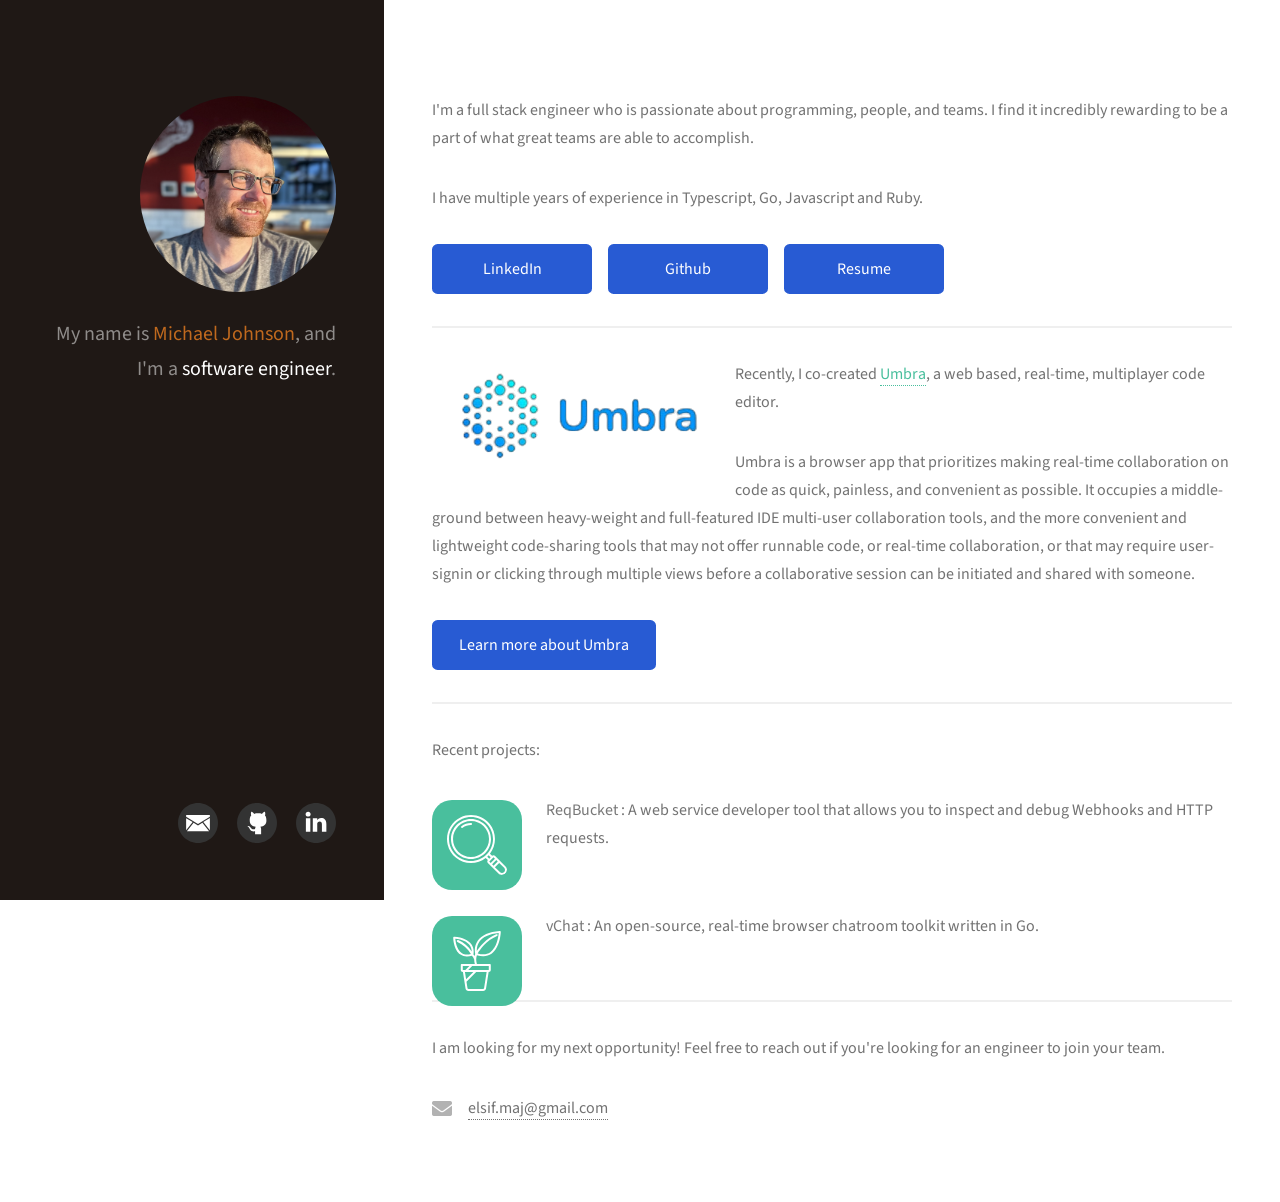
==== index.html @ ce13cd4b "Updated the 'Recent Projects' section" ====
<!DOCTYPE HTML>
<!--
	Strata by HTML5 UP
	html5up.net | @ajlkn
	Free for personal and commercial use under the CCA 3.0 license (html5up.net/license)
-->
<html>
	<head>
		<title>Michael Johnson</title>
		<meta charset="utf-8" />
		<meta name="viewport" content="width=device-width, initial-scale=1, user-scalable=no" />
		<meta name="description" content="Software Engineer | Michael Johnson">
    <meta name="keywords" content="Software Engineer, Web Developer, Node, JavaScript, TypeScript, Go, Ruby, AWS, real-time, real time, realtime, websockets, ">
    <meta name="author" content="Michael Johnson">
    <meta property="og:title" content="Michael Johnson - Software Engineer">
    <meta property="og:description" content="Software Engineer specializing in Web Applications">
    <!-- <meta property="og:image" content="https://github.com/ChristopherBrum/ChristopherBrum.github.io/blob/a3fb03ffafaa50864e7b66ebde62927269369d33/thumbnail.png"> -->
		<link rel="icon" type="image/png" href="images/favicon.ico"/>
		<link rel="stylesheet" href="assets/css/new.css" />
		<link rel="stylesheet" href="assets/css/main.css" />
	</head>
	<body class="is-preload">

		<!-- Header -->
			<header id="header">
				<div class="inner">
					<a href="#" class="image avatar"><img src="images/mike2.jpg" alt="" /></a>
					<h1>
						My name is <strong class="rust">Michael Johnson</strong>,
						<br />and I'm a <strong>software engineer</strong>.
					</h1>
				</div>
			</header>

		<!-- Main -->
			<div id="main">

				<!-- One -->
					<section id="one">
						<!-- <header class="major">
							<h2>
								Welcome!
							</h2>
						</header> -->
						<p>
              I'm a full stack engineer who is passionate about programming, people, and teams. I find it incredibly rewarding to be a part of what great teams are able to accomplish. 
						</p>
            <p>
              I have multiple years of experience in Typescript, Go, Javascript and Ruby. 
            </p>
						<!-- <div class="row">
							<div class="col-4 col-12-small">
								<ul class="labeled-icons">
									<li>
										<h3 class="icon solid fa-envelope"><span class="label">Email</span></h3>
										<a href="mailto:elsif.maj@gmail.com">elsif.maj@gmail.com</a>
									</li>
								</ul>
							</div>
						</div> -->

						<ul class="actions">
							<li>
								<a 
									href="https://www.linkedin.com/in/michael-johnson-16b44b231/" 
									target="_blank" 
									class="button primary">
									LinkedIn
								</a>
							</li>
							<li>
								<a 
									href="https://github.com/elsif-maj" 
									target="_blank" 
									class="button primary">
									Github
								</a>
							</li>
							<li>
								<a 
									href="images/cv-1-2.pdf" 
									target="_blank" 
									class="button primary">
									Resume
								</a>
							</li>
						</ul>
					</section>

				<!-- Two -->
					<section id="two">
							<!-- <div class="col-12"> -->
								<!-- <span class="image image2 logo fit"> -->
									<img class="umbra" src="images/umbra.png" alt="" />
								<!-- </span> -->
							<!-- </div> -->
  					<p>
							Recently, I co-created <a href="https://umbra-collab.net" target="_blank">Umbra</a>, a web based, real-time, multiplayer code editor.
						</p>
            <p>
              Umbra is a browser app that prioritizes making real-time collaboration on code as quick, painless, and convenient as possible. It occupies
              a middle-ground between heavy-weight and full-featured IDE multi-user collaboration tools, and the more convenient and lightweight code-sharing
              tools that may not offer runnable code, or real-time collaboration, or that may require user-signin or clicking through multiple views before
              a collaborative session can be initiated and shared with someone.
            </p>
            <!-- <img class="system" src="images/system.png" alt="" /> -->
						<ul class="actions">
							<li>
								<a 
									href="https://umbra-collab.net" 
									target="_blank" 
									class="button primary">
									Learn more about Umbra 
								</a>
							</li>
						</ul>
						<!-- <div class="row">
							<div class="col-12">
								<span class="image image2 logo fit">
									<img src="images/umbra.png" alt="" />
								</span>
							</div>

							<h3><i>A scalable drop-in Real-time as a Service that provides connection state recovery.</i></h3>
							<p>
								Built remotely with three teammates from different parts of the world, Twine provides auto-scaling WebSocket infrastructure that deploys in a developer's AWS account, without compromising credentials.
							</p>
							<p>
								This infrastructure includes a load-tested pub/sub mechanism that developers access through a secure API, and automatic client connection state recovery. Additionally, it persists all published data as a backup, and gives developers complete control of their data and WebSocket infrastructure.
							</p>
							<p>
								Twine drops into existing web applications via the Twine client and server libraries.
							</p>
							<p>
								<i>- TypeScript, Socket.IO, and AWS (DynamoDB, Elasticache for Redis, EC2, ALB, ELB, CloudFront, S3)</i>
							</p>
						</div>
						<ul class="actions">
							<li>
								<a 
									href="https://twine-realtime.github.io/#four" 
									target="_blank" 
									class="button primary">
									Twine Case Study
								</a>
							</li>
							<li>
								<a 
									href="https://twine-realtime.github.io/#two" 
									target="_blank" 
									class="button primary">
									Watch our tech talk
								</a>
							</li>
						</ul> -->
					</section> 

				<!-- Three -->
					<section id="three">
						<!-- <h2>Open-Source Projects</h2> -->
            <p>Recent projects:</p>
						<p class="project-section">
							<span class="left image image2">
								<img class="project-icon" src="images/project-icons/magnifying-glass.svg" alt="" />
							</span>
							<strong>ReqBucket</strong> : A web service developer tool that allows you to inspect and debug Webhooks and HTTP requests.
							<br />
							<br />
							<!-- <i>- Node.js/Express, MongoDB, React, Socket.IO, Webhooks, Digital Ocean Droplet, Nginx</i> -->
						</p>
						<!-- <p class="project-section">
							<span class="right image image2">
								<img class="project-icon" src="images/project-icons/clipboard.svg" alt="" />
							</span>
							<strong class="extra">Voter Data Manager</strong>. A web application for uploading, storing, and searching through registered voter data, based on various search criteria.
							<br />
							<i>- Node.js/Express, PostgreSQL, Tailwind CSS, Heroku</i>
						</p> -->
						<p class="project-section">
							<span class="left image image2">
								<img class="project-icon" src="images/project-icons/plant.svg" alt="" />
							</span>
							<strong>vChat</strong> : An open-source, real-time browser chatroom toolkit written in Go. 
							<br />
							<br />
						</p>
					</section>

					<!-- Four -->
					<section id="four">
						<p>
							I am looking for my next opportunity! 
              Feel free to reach out if you're looking for an engineer to join your team.
						</p>
						<div class="row">
							<div class="col-4 col-12-small">
								<ul class="labeled-icons">
									<!-- <li>
										<h3 class="icon solid fa-home"><span class="label">Address</span></h3>
										Portland, OR<br />
									</li> -->
									<li>
										<h3 class="icon solid fa-envelope"><span class="label">Email</span></h3>
										<a href="mailto:elsif.maj@gmail.com">elsif.maj@gmail.com</a>
									</li>
								</ul>
							</div>
						</div>
						<!-- <div class="row">
							<div class="col-4 col-12-small">
								<ul class="labeled-icons">
									<li>
										<h3 class="icon solid fa-envelope"><span class="label">Email</span></h3>
										<a href="mailto:elsif.maj@gmail.com">elsif.maj@gmail.com</a>
									</li>
								</ul>
							</div>
						</div>

						<ul class="actions">
							<li>
								<a 
									href="https://www.linkedin.com/in/michael-johnson-16b44b231/" 
									target="_blank" 
									class="button primary">
									LinkedIn
								</a>
							</li>
							<li>
								<a 
									href="https://github.com/elsif-maj" 
									target="_blank" 
									class="button primary">
									Github
								</a>
							</li>
							<li>
								<a 
									href="images/cv-1-2.pdf" 
									target="_blank" 
									class="button primary">
									Resume
								</a>
							</li>
						</ul> -->
					</section>
			</div>

		<!-- Footer -->
			<footer id="footer">
				<div class="inner">
					<ul class="icons">
						<li>
							<a href="mailto:elsif.maj@gmail.com" target="_blank" class="icon solid">
								<img class="nav-item" src="./images/social-icons/email.svg" alt="an email icon">
							</a>
						</li>
						<li>
							<a href="https://github.com/elsif-maj" target="_blank" class="icon solid">
								<img class="nav-item" src="./images/social-icons/github.svg" alt="a github icon">
							</a>
						</li>
						<li>
							<a href="https://www.linkedin.com/in/michael-johnson-16b44b231/" target="_blank" class="icon solid">
								<img class="nav-item" src="./images/social-icons/linkedin.svg" alt="a linkedin icon">
							</a>
						</li>
						
					</ul>
				</div>
			</footer>

		<!-- Scripts -->
			<script src="assets/js/jquery.min.js"></script>
			<script src="assets/js/jquery.poptrox.min.js"></script>
			<script src="assets/js/browser.min.js"></script>
			<script src="assets/js/breakpoints.min.js"></script>
			<script src="assets/js/util.js"></script>
			<script src="assets/js/main.js"></script>

	</body>
</html>
---- assets/css/new.css ----
.umbra  {
  float: left; 
}

.system {
  /* float: left; */
  align: center;
  width: 80%;
  height: 80%;
  margin-right: 10px;
}

.green {
	color: #4bd8af !important;
}

.rust {
	color: rgb(192, 105, 30) !important;
}

.image .logo {
	background-color: transparent;
	background: transparent;
}

.extra {
	font-size: 1.15rem;
	color: #585858;
}

.project-icon path {
	width: .8rem;
}

.project-section {
	margin-bottom: 2rem;
}

.image.left, .image.right {
	width: 90px;
	padding: 15px;
	background-color: #49bf9d;
	border-radius: 20px;
}

.nav-item {
	width: 40px;	
}
---- assets/css/main.css ----
@import url("fontawesome-all.min.css");
@import url("https://fonts.googleapis.com/css?family=Source+Sans+Pro:400,400italic");

/*
	Strata by HTML5 UP
	html5up.net | @ajlkn
	Free for personal and commercial use under the CCA 3.0 license (html5up.net/license)
*/

html, body, div, span, applet, object,
iframe, h1, h2, h3, h4, h5, h6, p, blockquote,
pre, a, abbr, acronym, address, big, cite,
code, del, dfn, em, img, ins, kbd, q, s, samp,
small, strike, strong, sub, sup, tt, var, b,
u, i, center, dl, dt, dd, ol, ul, li, fieldset,
form, label, legend, table, caption, tbody,
tfoot, thead, tr, th, td, article, aside,
canvas, details, embed, figure, figcaption,
footer, header, hgroup, menu, nav, output, ruby,
section, summary, time, mark, audio, video {
	margin: 0;
	padding: 0;
	border: 0;
	font-size: 100%;
	font: inherit;
	vertical-align: baseline;}

article, aside, details, figcaption, figure,
footer, header, hgroup, menu, nav, section {
	display: block;}

body {
	line-height: 1;
}

ol, ul {
	list-style: none;
}

blockquote, q {
	quotes: none;
}

	blockquote:before, blockquote:after, q:before, q:after {
		content: '';
		content: none;
	}

table {
	border-collapse: collapse;
	border-spacing: 0;
}

body {
	-webkit-text-size-adjust: none;
}

mark {
	background-color: transparent;
	color: inherit;
}

input::-moz-focus-inner {
	border: 0;
	padding: 0;
}

input, select, textarea {
	-moz-appearance: none;
	-webkit-appearance: none;
	-ms-appearance: none;
	appearance: none;
}

/* Basic */

	html {
		box-sizing: border-box;
	}

	*, *:before, *:after {
		box-sizing: inherit;
	}

	body {
		background: #fff;
	}

		body.is-preload *, body.is-preload *:before, body.is-preload *:after {
			-moz-animation: none !important;
			-webkit-animation: none !important;
			-ms-animation: none !important;
			animation: none !important;
			-moz-transition: none !important;
			-webkit-transition: none !important;
			-ms-transition: none !important;
			transition: none !important;
		}

	body, input, select, textarea {
		/* color: #a2a2a2; */
		color: #727272;
		font-family: "Source Sans Pro", Helvetica, sans-serif;
		font-size: 16pt;
		font-weight: 400;
		line-height: 1.75em;
	}

	a {
		-moz-transition: color 0.2s ease-in-out, border-color 0.2s ease-in-out;
		-webkit-transition: color 0.2s ease-in-out, border-color 0.2s ease-in-out;
		-ms-transition: color 0.2s ease-in-out, border-color 0.2s ease-in-out;
		transition: color 0.2s ease-in-out, border-color 0.2s ease-in-out;
		border-bottom: dotted 1px;
		color: #49bf9d;
		text-decoration: none;
	}

		a:hover {
			border-bottom-color: transparent;
			color: #49bf9d !important;
			text-decoration: none;
		}

	strong, b {
		color: #787878;
		font-weight: 400;
	}

	em, i {
		font-style: italic;
	}

	p {
		margin: 0 0 2em 0;
	}

	h1, h2, h3, h4, h5, h6 {
		color: #787878;
		font-weight: 400;
		line-height: 1em;
		margin: 0 0 1em 0;
	}

		h1 a, h2 a, h3 a, h4 a, h5 a, h6 a {
			color: inherit;
			text-decoration: none;
		}

	h1 {
		font-size: 2em;
		line-height: 1.5em;
	}

	h2 {
		font-size: 1.5em;
		line-height: 1.5em;
	}

	h3 {
		font-size: 1.25em;
		line-height: 1.5em;
	}

	h4 {
		font-size: 1.1em;
		line-height: 1.5em;
	}

	h5 {
		font-size: 0.9em;
		line-height: 1.5em;
	}

	h6 {
		font-size: 0.7em;
		line-height: 1.5em;
	}

	sub {
		font-size: 0.8em;
		position: relative;
		top: 0.5em;
	}

	sup {
		font-size: 0.8em;
		position: relative;
		top: -0.5em;
	}

	hr {
		border: 0;
		border-bottom: solid 2px #efefef;
		margin: 2em 0;
	}

		hr.major {
			margin: 3em 0;
		}

	blockquote {
		border-left: solid 6px #efefef;
		font-style: italic;
		margin: 0 0 2em 0;
		padding: 0.5em 0 0.5em 1.5em;
	}

	code {
		background: #f7f7f7;
		border-radius: 0.35em;
		border: solid 2px #efefef;
		font-family: "Courier New", monospace;
		font-size: 0.9em;
		margin: 0 0.25em;
		padding: 0.25em 0.65em;
	}

	pre {
		-webkit-overflow-scrolling: touch;
		font-family: "Courier New", monospace;
		font-size: 0.9em;
		margin: 0 0 2em 0;
	}

		pre code {
			display: block;
			line-height: 1.75em;
			padding: 1em 1.5em;
			overflow-x: auto;
		}

	.align-left {
		text-align: left;
	}

	.align-center {
		text-align: center;
	}

	.align-right {
		text-align: right;
	}

/* Container */

	.container {
		margin: 0 auto;
		max-width: calc(100% - 4em);
		width: 100%;
	}

		.container.xsmall {
			width: 25%;
		}

		.container.small {
			width: 50%;
		}

		.container.medium {
			width: 75%;
		}

		.container.large {
			width: 125%;
		}

		.container.xlarge {
			width: 150%;
		}

		.container.max {
			width: 100%;
		}

		@media screen and (max-width: 980px) {

			.container {
				width: 100% !important;
				max-width: 100% !important;
			}

		}

		@media screen and (max-width: 480px) {

			.container {
				max-width: calc(100% - 3em);
			}

		}

/* Row */

	.row {
		display: flex;
		flex-wrap: wrap;
		box-sizing: border-box;
		align-items: stretch;
	}

		.row > * {
			box-sizing: border-box;
		}

		.row.gtr-uniform > * > :last-child {
			margin-bottom: 0;
		}

		.row.aln-left {
			justify-content: flex-start;
		}

		.row.aln-center {
			justify-content: center;
		}

		.row.aln-right {
			justify-content: flex-end;
		}

		.row.aln-top {
			align-items: flex-start;
		}

		.row.aln-middle {
			align-items: center;
		}

		.row.aln-bottom {
			align-items: flex-end;
		}

		.row > .imp {
			order: -1;
		}

		.row > .col-1 {
			width: 8.33333%;
		}

		.row > .off-1 {
			margin-left: 8.33333%;
		}

		.row > .col-2 {
			width: 16.66667%;
		}

		.row > .off-2 {
			margin-left: 16.66667%;
		}

		.row > .col-3 {
			width: 25%;
		}

		.row > .off-3 {
			margin-left: 25%;
		}

		.row > .col-4 {
			width: 33.33333%;
		}

		.row > .off-4 {
			margin-left: 33.33333%;
		}

		.row > .col-5 {
			width: 41.66667%;
		}

		.row > .off-5 {
			margin-left: 41.66667%;
		}

		.row > .col-6 {
			width: 50%;
		}

		.row > .off-6 {
			margin-left: 50%;
		}

		.row > .col-7 {
			width: 58.33333%;
		}

		.row > .off-7 {
			margin-left: 58.33333%;
		}

		.row > .col-8 {
			width: 66.66667%;
		}

		.row > .off-8 {
			margin-left: 66.66667%;
		}

		.row > .col-9 {
			width: 75%;
		}

		.row > .off-9 {
			margin-left: 75%;
		}

		.row > .col-10 {
			width: 83.33333%;
		}

		.row > .off-10 {
			margin-left: 83.33333%;
		}

		.row > .col-11 {
			width: 91.66667%;
		}

		.row > .off-11 {
			margin-left: 91.66667%;
		}

		.row > .col-12 {
			width: 100%;
		}

		.row > .off-12 {
			margin-left: 100%;
		}

		.row.gtr-0 {
			margin-top: 0;
			margin-left: 0em;
		}

			.row.gtr-0 > * {
				padding: 0 0 0 0em;
			}

			.row.gtr-0.gtr-uniform {
				margin-top: 0em;
			}

				.row.gtr-0.gtr-uniform > * {
					padding-top: 0em;
				}

		.row.gtr-25 {
			margin-top: 0;
			margin-left: -0.625em;
		}

			.row.gtr-25 > * {
				padding: 0 0 0 0.625em;
			}

			.row.gtr-25.gtr-uniform {
				margin-top: -0.625em;
			}

				.row.gtr-25.gtr-uniform > * {
					padding-top: 0.625em;
				}

		.row.gtr-50 {
			margin-top: 0;
			margin-left: -1.25em;
		}

			.row.gtr-50 > * {
				padding: 0 0 0 1.25em;
			}

			.row.gtr-50.gtr-uniform {
				margin-top: -1.25em;
			}

				.row.gtr-50.gtr-uniform > * {
					padding-top: 1.25em;
				}

		.row {
			margin-top: 0;
			margin-left: -2.5em;
		}

			.row > * {
				padding: 0 0 0 2.5em;
			}

			.row.gtr-uniform {
				margin-top: -2.5em;
			}

				.row.gtr-uniform > * {
					padding-top: 2.5em;
				}

		.row.gtr-150 {
			margin-top: 0;
			margin-left: -3.75em;
		}

			.row.gtr-150 > * {
				padding: 0 0 0 3.75em;
			}

			.row.gtr-150.gtr-uniform {
				margin-top: -3.75em;
			}

				.row.gtr-150.gtr-uniform > * {
					padding-top: 3.75em;
				}

		.row.gtr-200 {
			margin-top: 0;
			margin-left: -5em;
		}

			.row.gtr-200 > * {
				padding: 0 0 0 5em;
			}

			.row.gtr-200.gtr-uniform {
				margin-top: -5em;
			}

				.row.gtr-200.gtr-uniform > * {
					padding-top: 5em;
				}

		@media screen and (max-width: 1800px) {

			.row {
				display: flex;
				flex-wrap: wrap;
				box-sizing: border-box;
				align-items: stretch;
			}

				.row > * {
					box-sizing: border-box;
				}

				.row.gtr-uniform > * > :last-child {
					margin-bottom: 0;
				}

				.row.aln-left {
					justify-content: flex-start;
				}

				.row.aln-center {
					justify-content: center;
				}

				.row.aln-right {
					justify-content: flex-end;
				}

				.row.aln-top {
					align-items: flex-start;
				}

				.row.aln-middle {
					align-items: center;
				}

				.row.aln-bottom {
					align-items: flex-end;
				}

				.row > .imp-xlarge {
					order: -1;
				}

				.row > .col-1-xlarge {
					width: 8.33333%;
				}

				.row > .off-1-xlarge {
					margin-left: 8.33333%;
				}

				.row > .col-2-xlarge {
					width: 16.66667%;
				}

				.row > .off-2-xlarge {
					margin-left: 16.66667%;
				}

				.row > .col-3-xlarge {
					width: 25%;
				}

				.row > .off-3-xlarge {
					margin-left: 25%;
				}

				.row > .col-4-xlarge {
					width: 33.33333%;
				}

				.row > .off-4-xlarge {
					margin-left: 33.33333%;
				}

				.row > .col-5-xlarge {
					width: 41.66667%;
				}

				.row > .off-5-xlarge {
					margin-left: 41.66667%;
				}

				.row > .col-6-xlarge {
					width: 50%;
				}

				.row > .off-6-xlarge {
					margin-left: 50%;
				}

				.row > .col-7-xlarge {
					width: 58.33333%;
				}

				.row > .off-7-xlarge {
					margin-left: 58.33333%;
				}

				.row > .col-8-xlarge {
					width: 66.66667%;
				}

				.row > .off-8-xlarge {
					margin-left: 66.66667%;
				}

				.row > .col-9-xlarge {
					width: 75%;
				}

				.row > .off-9-xlarge {
					margin-left: 75%;
				}

				.row > .col-10-xlarge {
					width: 83.33333%;
				}

				.row > .off-10-xlarge {
					margin-left: 83.33333%;
				}

				.row > .col-11-xlarge {
					width: 91.66667%;
				}

				.row > .off-11-xlarge {
					margin-left: 91.66667%;
				}

				.row > .col-12-xlarge {
					width: 100%;
				}

				.row > .off-12-xlarge {
					margin-left: 100%;
				}

				.row.gtr-0 {
					margin-top: 0;
					margin-left: 0em;
				}

					.row.gtr-0 > * {
						padding: 0 0 0 0em;
					}

					.row.gtr-0.gtr-uniform {
						margin-top: 0em;
					}

						.row.gtr-0.gtr-uniform > * {
							padding-top: 0em;
						}

				.row.gtr-25 {
					margin-top: 0;
					margin-left: -0.625em;
				}

					.row.gtr-25 > * {
						padding: 0 0 0 0.625em;
					}

					.row.gtr-25.gtr-uniform {
						margin-top: -0.625em;
					}

						.row.gtr-25.gtr-uniform > * {
							padding-top: 0.625em;
						}

				.row.gtr-50 {
					margin-top: 0;
					margin-left: -1.25em;
				}

					.row.gtr-50 > * {
						padding: 0 0 0 1.25em;
					}

					.row.gtr-50.gtr-uniform {
						margin-top: -1.25em;
					}

						.row.gtr-50.gtr-uniform > * {
							padding-top: 1.25em;
						}

				.row {
					margin-top: 0;
					margin-left: -2.5em;
				}

					.row > * {
						padding: 0 0 0 2.5em;
					}

					.row.gtr-uniform {
						margin-top: -2.5em;
					}

						.row.gtr-uniform > * {
							padding-top: 2.5em;
						}

				.row.gtr-150 {
					margin-top: 0;
					margin-left: -3.75em;
				}

					.row.gtr-150 > * {
						padding: 0 0 0 3.75em;
					}

					.row.gtr-150.gtr-uniform {
						margin-top: -3.75em;
					}

						.row.gtr-150.gtr-uniform > * {
							padding-top: 3.75em;
						}

				.row.gtr-200 {
					margin-top: 0;
					margin-left: -5em;
				}

					.row.gtr-200 > * {
						padding: 0 0 0 5em;
					}

					.row.gtr-200.gtr-uniform {
						margin-top: -5em;
					}

						.row.gtr-200.gtr-uniform > * {
							padding-top: 5em;
						}

		}

		@media screen and (max-width: 1280px) {

			.row {
				display: flex;
				flex-wrap: wrap;
				box-sizing: border-box;
				align-items: stretch;
			}

				.row > * {
					box-sizing: border-box;
				}

				.row.gtr-uniform > * > :last-child {
					margin-bottom: 0;
				}

				.row.aln-left {
					justify-content: flex-start;
				}

				.row.aln-center {
					justify-content: center;
				}

				.row.aln-right {
					justify-content: flex-end;
				}

				.row.aln-top {
					align-items: flex-start;
				}

				.row.aln-middle {
					align-items: center;
				}

				.row.aln-bottom {
					align-items: flex-end;
				}

				.row > .imp-large {
					order: -1;
				}

				.row > .col-1-large {
					width: 8.33333%;
				}

				.row > .off-1-large {
					margin-left: 8.33333%;
				}

				.row > .col-2-large {
					width: 16.66667%;
				}

				.row > .off-2-large {
					margin-left: 16.66667%;
				}

				.row > .col-3-large {
					width: 25%;
				}

				.row > .off-3-large {
					margin-left: 25%;
				}

				.row > .col-4-large {
					width: 33.33333%;
				}

				.row > .off-4-large {
					margin-left: 33.33333%;
				}

				.row > .col-5-large {
					width: 41.66667%;
				}

				.row > .off-5-large {
					margin-left: 41.66667%;
				}

				.row > .col-6-large {
					width: 50%;
				}

				.row > .off-6-large {
					margin-left: 50%;
				}

				.row > .col-7-large {
					width: 58.33333%;
				}

				.row > .off-7-large {
					margin-left: 58.33333%;
				}

				.row > .col-8-large {
					width: 66.66667%;
				}

				.row > .off-8-large {
					margin-left: 66.66667%;
				}

				.row > .col-9-large {
					width: 75%;
				}

				.row > .off-9-large {
					margin-left: 75%;
				}

				.row > .col-10-large {
					width: 83.33333%;
				}

				.row > .off-10-large {
					margin-left: 83.33333%;
				}

				.row > .col-11-large {
					width: 91.66667%;
				}

				.row > .off-11-large {
					margin-left: 91.66667%;
				}

				.row > .col-12-large {
					width: 100%;
				}

				.row > .off-12-large {
					margin-left: 100%;
				}

				.row.gtr-0 {
					margin-top: 0;
					margin-left: 0em;
				}

					.row.gtr-0 > * {
						padding: 0 0 0 0em;
					}

					.row.gtr-0.gtr-uniform {
						margin-top: 0em;
					}

						.row.gtr-0.gtr-uniform > * {
							padding-top: 0em;
						}

				.row.gtr-25 {
					margin-top: 0;
					margin-left: -0.5em;
				}

					.row.gtr-25 > * {
						padding: 0 0 0 0.5em;
					}

					.row.gtr-25.gtr-uniform {
						margin-top: -0.5em;
					}

						.row.gtr-25.gtr-uniform > * {
							padding-top: 0.5em;
						}

				.row.gtr-50 {
					margin-top: 0;
					margin-left: -1em;
				}

					.row.gtr-50 > * {
						padding: 0 0 0 1em;
					}

					.row.gtr-50.gtr-uniform {
						margin-top: -1em;
					}

						.row.gtr-50.gtr-uniform > * {
							padding-top: 1em;
						}

				.row {
					margin-top: 0;
					margin-left: -2em;
				}

					.row > * {
						padding: 0 0 0 2em;
					}

					.row.gtr-uniform {
						margin-top: -2em;
					}

						.row.gtr-uniform > * {
							padding-top: 2em;
						}

				.row.gtr-150 {
					margin-top: 0;
					margin-left: -3em;
				}

					.row.gtr-150 > * {
						padding: 0 0 0 3em;
					}

					.row.gtr-150.gtr-uniform {
						margin-top: -3em;
					}

						.row.gtr-150.gtr-uniform > * {
							padding-top: 3em;
						}

				.row.gtr-200 {
					margin-top: 0;
					margin-left: -4em;
				}

					.row.gtr-200 > * {
						padding: 0 0 0 4em;
					}

					.row.gtr-200.gtr-uniform {
						margin-top: -4em;
					}

						.row.gtr-200.gtr-uniform > * {
							padding-top: 4em;
						}

		}

		@media screen and (max-width: 980px) {

			.row {
				display: flex;
				flex-wrap: wrap;
				box-sizing: border-box;
				align-items: stretch;
			}

				.row > * {
					box-sizing: border-box;
				}

				.row.gtr-uniform > * > :last-child {
					margin-bottom: 0;
				}

				.row.aln-left {
					justify-content: flex-start;
				}

				.row.aln-center {
					justify-content: center;
				}

				.row.aln-right {
					justify-content: flex-end;
				}

				.row.aln-top {
					align-items: flex-start;
				}

				.row.aln-middle {
					align-items: center;
				}

				.row.aln-bottom {
					align-items: flex-end;
				}

				.row > .imp-medium {
					order: -1;
				}

				.row > .col-1-medium {
					width: 8.33333%;
				}

				.row > .off-1-medium {
					margin-left: 8.33333%;
				}

				.row > .col-2-medium {
					width: 16.66667%;
				}

				.row > .off-2-medium {
					margin-left: 16.66667%;
				}

				.row > .col-3-medium {
					width: 25%;
				}

				.row > .off-3-medium {
					margin-left: 25%;
				}

				.row > .col-4-medium {
					width: 33.33333%;
				}

				.row > .off-4-medium {
					margin-left: 33.33333%;
				}

				.row > .col-5-medium {
					width: 41.66667%;
				}

				.row > .off-5-medium {
					margin-left: 41.66667%;
				}

				.row > .col-6-medium {
					width: 50%;
				}

				.row > .off-6-medium {
					margin-left: 50%;
				}

				.row > .col-7-medium {
					width: 58.33333%;
				}

				.row > .off-7-medium {
					margin-left: 58.33333%;
				}

				.row > .col-8-medium {
					width: 66.66667%;
				}

				.row > .off-8-medium {
					margin-left: 66.66667%;
				}

				.row > .col-9-medium {
					width: 75%;
				}

				.row > .off-9-medium {
					margin-left: 75%;
				}

				.row > .col-10-medium {
					width: 83.33333%;
				}

				.row > .off-10-medium {
					margin-left: 83.33333%;
				}

				.row > .col-11-medium {
					width: 91.66667%;
				}

				.row > .off-11-medium {
					margin-left: 91.66667%;
				}

				.row > .col-12-medium {
					width: 100%;
				}

				.row > .off-12-medium {
					margin-left: 100%;
				}

				.row.gtr-0 {
					margin-top: 0;
					margin-left: 0em;
				}

					.row.gtr-0 > * {
						padding: 0 0 0 0em;
					}

					.row.gtr-0.gtr-uniform {
						margin-top: 0em;
					}

						.row.gtr-0.gtr-uniform > * {
							padding-top: 0em;
						}

				.row.gtr-25 {
					margin-top: 0;
					margin-left: -0.5em;
				}

					.row.gtr-25 > * {
						padding: 0 0 0 0.5em;
					}

					.row.gtr-25.gtr-uniform {
						margin-top: -0.5em;
					}

						.row.gtr-25.gtr-uniform > * {
							padding-top: 0.5em;
						}

				.row.gtr-50 {
					margin-top: 0;
					margin-left: -1em;
				}

					.row.gtr-50 > * {
						padding: 0 0 0 1em;
					}

					.row.gtr-50.gtr-uniform {
						margin-top: -1em;
					}

						.row.gtr-50.gtr-uniform > * {
							padding-top: 1em;
						}

				.row {
					margin-top: 0;
					margin-left: -2em;
				}

					.row > * {
						padding: 0 0 0 2em;
					}

					.row.gtr-uniform {
						margin-top: -2em;
					}

						.row.gtr-uniform > * {
							padding-top: 2em;
						}

				.row.gtr-150 {
					margin-top: 0;
					margin-left: -3em;
				}

					.row.gtr-150 > * {
						padding: 0 0 0 3em;
					}

					.row.gtr-150.gtr-uniform {
						margin-top: -3em;
					}

						.row.gtr-150.gtr-uniform > * {
							padding-top: 3em;
						}

				.row.gtr-200 {
					margin-top: 0;
					margin-left: -4em;
				}

					.row.gtr-200 > * {
						padding: 0 0 0 4em;
					}

					.row.gtr-200.gtr-uniform {
						margin-top: -4em;
					}

						.row.gtr-200.gtr-uniform > * {
							padding-top: 4em;
						}

		}

		@media screen and (max-width: 736px) {

			.row {
				display: flex;
				flex-wrap: wrap;
				box-sizing: border-box;
				align-items: stretch;
			}

				.row > * {
					box-sizing: border-box;
				}

				.row.gtr-uniform > * > :last-child {
					margin-bottom: 0;
				}

				.row.aln-left {
					justify-content: flex-start;
				}

				.row.aln-center {
					justify-content: center;
				}

				.row.aln-right {
					justify-content: flex-end;
				}

				.row.aln-top {
					align-items: flex-start;
				}

				.row.aln-middle {
					align-items: center;
				}

				.row.aln-bottom {
					align-items: flex-end;
				}

				.row > .imp-small {
					order: -1;
				}

				.row > .col-1-small {
					width: 8.33333%;
				}

				.row > .off-1-small {
					margin-left: 8.33333%;
				}

				.row > .col-2-small {
					width: 16.66667%;
				}

				.row > .off-2-small {
					margin-left: 16.66667%;
				}

				.row > .col-3-small {
					width: 25%;
				}

				.row > .off-3-small {
					margin-left: 25%;
				}

				.row > .col-4-small {
					width: 33.33333%;
				}

				.row > .off-4-small {
					margin-left: 33.33333%;
				}

				.row > .col-5-small {
					width: 41.66667%;
				}

				.row > .off-5-small {
					margin-left: 41.66667%;
				}

				.row > .col-6-small {
					width: 50%;
				}

				.row > .off-6-small {
					margin-left: 50%;
				}

				.row > .col-7-small {
					width: 58.33333%;
				}

				.row > .off-7-small {
					margin-left: 58.33333%;
				}

				.row > .col-8-small {
					width: 66.66667%;
				}

				.row > .off-8-small {
					margin-left: 66.66667%;
				}

				.row > .col-9-small {
					width: 75%;
				}

				.row > .off-9-small {
					margin-left: 75%;
				}

				.row > .col-10-small {
					width: 83.33333%;
				}

				.row > .off-10-small {
					margin-left: 83.33333%;
				}

				.row > .col-11-small {
					width: 91.66667%;
				}

				.row > .off-11-small {
					margin-left: 91.66667%;
				}

				.row > .col-12-small {
					width: 100%;
				}

				.row > .off-12-small {
					margin-left: 100%;
				}

				.row.gtr-0 {
					margin-top: 0;
					margin-left: 0em;
				}

					.row.gtr-0 > * {
						padding: 0 0 0 0em;
					}

					.row.gtr-0.gtr-uniform {
						margin-top: 0em;
					}

						.row.gtr-0.gtr-uniform > * {
							padding-top: 0em;
						}

				.row.gtr-25 {
					margin-top: 0;
					margin-left: -0.375em;
				}

					.row.gtr-25 > * {
						padding: 0 0 0 0.375em;
					}

					.row.gtr-25.gtr-uniform {
						margin-top: -0.375em;
					}

						.row.gtr-25.gtr-uniform > * {
							padding-top: 0.375em;
						}

				.row.gtr-50 {
					margin-top: 0;
					margin-left: -0.75em;
				}

					.row.gtr-50 > * {
						padding: 0 0 0 0.75em;
					}

					.row.gtr-50.gtr-uniform {
						margin-top: -0.75em;
					}

						.row.gtr-50.gtr-uniform > * {
							padding-top: 0.75em;
						}

				.row {
					margin-top: 0;
					margin-left: -1.5em;
				}

					.row > * {
						padding: 0 0 0 1.5em;
					}

					.row.gtr-uniform {
						margin-top: -1.5em;
					}

						.row.gtr-uniform > * {
							padding-top: 1.5em;
						}

				.row.gtr-150 {
					margin-top: 0;
					margin-left: -2.25em;
				}

					.row.gtr-150 > * {
						padding: 0 0 0 2.25em;
					}

					.row.gtr-150.gtr-uniform {
						margin-top: -2.25em;
					}

						.row.gtr-150.gtr-uniform > * {
							padding-top: 2.25em;
						}

				.row.gtr-200 {
					margin-top: 0;
					margin-left: -3em;
				}

					.row.gtr-200 > * {
						padding: 0 0 0 3em;
					}

					.row.gtr-200.gtr-uniform {
						margin-top: -3em;
					}

						.row.gtr-200.gtr-uniform > * {
							padding-top: 3em;
						}

		}

		@media screen and (max-width: 480px) {

			.row {
				display: flex;
				flex-wrap: wrap;
				box-sizing: border-box;
				align-items: stretch;
			}

				.row > * {
					box-sizing: border-box;
				}

				.row.gtr-uniform > * > :last-child {
					margin-bottom: 0;
				}

				.row.aln-left {
					justify-content: flex-start;
				}

				.row.aln-center {
					justify-content: center;
				}

				.row.aln-right {
					justify-content: flex-end;
				}

				.row.aln-top {
					align-items: flex-start;
				}

				.row.aln-middle {
					align-items: center;
				}

				.row.aln-bottom {
					align-items: flex-end;
				}

				.row > .imp-xsmall {
					order: -1;
				}

				.row > .col-1-xsmall {
					width: 8.33333%;
				}

				.row > .off-1-xsmall {
					margin-left: 8.33333%;
				}

				.row > .col-2-xsmall {
					width: 16.66667%;
				}

				.row > .off-2-xsmall {
					margin-left: 16.66667%;
				}

				.row > .col-3-xsmall {
					width: 25%;
				}

				.row > .off-3-xsmall {
					margin-left: 25%;
				}

				.row > .col-4-xsmall {
					width: 33.33333%;
				}

				.row > .off-4-xsmall {
					margin-left: 33.33333%;
				}

				.row > .col-5-xsmall {
					width: 41.66667%;
				}

				.row > .off-5-xsmall {
					margin-left: 41.66667%;
				}

				.row > .col-6-xsmall {
					width: 50%;
				}

				.row > .off-6-xsmall {
					margin-left: 50%;
				}

				.row > .col-7-xsmall {
					width: 58.33333%;
				}

				.row > .off-7-xsmall {
					margin-left: 58.33333%;
				}

				.row > .col-8-xsmall {
					width: 66.66667%;
				}

				.row > .off-8-xsmall {
					margin-left: 66.66667%;
				}

				.row > .col-9-xsmall {
					width: 75%;
				}

				.row > .off-9-xsmall {
					margin-left: 75%;
				}

				.row > .col-10-xsmall {
					width: 83.33333%;
				}

				.row > .off-10-xsmall {
					margin-left: 83.33333%;
				}

				.row > .col-11-xsmall {
					width: 91.66667%;
				}

				.row > .off-11-xsmall {
					margin-left: 91.66667%;
				}

				.row > .col-12-xsmall {
					width: 100%;
				}

				.row > .off-12-xsmall {
					margin-left: 100%;
				}

				.row.gtr-0 {
					margin-top: 0;
					margin-left: 0em;
				}

					.row.gtr-0 > * {
						padding: 0 0 0 0em;
					}

					.row.gtr-0.gtr-uniform {
						margin-top: 0em;
					}

						.row.gtr-0.gtr-uniform > * {
							padding-top: 0em;
						}

				.row.gtr-25 {
					margin-top: 0;
					margin-left: -0.375em;
				}

					.row.gtr-25 > * {
						padding: 0 0 0 0.375em;
					}

					.row.gtr-25.gtr-uniform {
						margin-top: -0.375em;
					}

						.row.gtr-25.gtr-uniform > * {
							padding-top: 0.375em;
						}

				.row.gtr-50 {
					margin-top: 0;
					margin-left: -0.75em;
				}

					.row.gtr-50 > * {
						padding: 0 0 0 0.75em;
					}

					.row.gtr-50.gtr-uniform {
						margin-top: -0.75em;
					}

						.row.gtr-50.gtr-uniform > * {
							padding-top: 0.75em;
						}

				.row {
					margin-top: 0;
					margin-left: -1.5em;
				}

					.row > * {
						padding: 0 0 0 1.5em;
					}

					.row.gtr-uniform {
						margin-top: -1.5em;
					}

						.row.gtr-uniform > * {
							padding-top: 1.5em;
						}

				.row.gtr-150 {
					margin-top: 0;
					margin-left: -2.25em;
				}

					.row.gtr-150 > * {
						padding: 0 0 0 2.25em;
					}

					.row.gtr-150.gtr-uniform {
						margin-top: -2.25em;
					}

						.row.gtr-150.gtr-uniform > * {
							padding-top: 2.25em;
						}

				.row.gtr-200 {
					margin-top: 0;
					margin-left: -3em;
				}

					.row.gtr-200 > * {
						padding: 0 0 0 3em;
					}

					.row.gtr-200.gtr-uniform {
						margin-top: -3em;
					}

						.row.gtr-200.gtr-uniform > * {
							padding-top: 3em;
						}

		}

/* Section/Article */

	section.special, article.special {
		text-align: center;
	}

	header p {
		color: #b2b2b2;
		position: relative;
		margin: 0 0 1.5em 0;
	}

	header h2 + p {
		font-size: 1.25em;
		margin-top: -1em;
		line-height: 1.5em;
	}

	header h3 + p {
		font-size: 1.1em;
		margin-top: -0.8em;
		line-height: 1.5em;
	}

	header h4 + p,
	header h5 + p,
	header h6 + p {
		font-size: 0.9em;
		margin-top: -0.6em;
		line-height: 1.5em;
	}

	header.major h2 {
		font-size: 2em;
	}

/* Form */

	form {
		margin: 0 0 2em 0;
	}

	label {
		color: #787878;
		display: block;
		font-size: 0.9em;
		font-weight: 400;
		margin: 0 0 1em 0;
	}

	input[type="text"],
	input[type="password"],
	input[type="email"],
	select,
	textarea {
		-moz-appearance: none;
		-webkit-appearance: none;
		-ms-appearance: none;
		appearance: none;
		background: #f7f7f7;
		border-radius: 0.35em;
		border: solid 2px transparent;
		color: inherit;
		display: block;
		outline: 0;
		padding: 0 0.75em;
		text-decoration: none;
		width: 100%;
	}

		input[type="text"]:invalid,
		input[type="password"]:invalid,
		input[type="email"]:invalid,
		select:invalid,
		textarea:invalid {
			box-shadow: none;
		}

		input[type="text"]:focus,
		input[type="password"]:focus,
		input[type="email"]:focus,
		select:focus,
		textarea:focus {
			border-color: #49bf9d;
		}

	select {
		background-image: url("data:image/svg+xml;charset=utf8,%3Csvg xmlns='http://www.w3.org/2000/svg' width='40' height='40' preserveAspectRatio='none' viewBox='0 0 40 40'%3E%3Cpath d='M9.4,12.3l10.4,10.4l10.4-10.4c0.2-0.2,0.5-0.4,0.9-0.4c0.3,0,0.6,0.1,0.9,0.4l3.3,3.3c0.2,0.2,0.4,0.5,0.4,0.9 c0,0.4-0.1,0.6-0.4,0.9L20.7,31.9c-0.2,0.2-0.5,0.4-0.9,0.4c-0.3,0-0.6-0.1-0.9-0.4L4.3,17.3c-0.2-0.2-0.4-0.5-0.4-0.9 c0-0.4,0.1-0.6,0.4-0.9l3.3-3.3c0.2-0.2,0.5-0.4,0.9-0.4S9.1,12.1,9.4,12.3z' fill='%23dfdfdf' /%3E%3C/svg%3E");
		background-size: 1.25rem;
		background-repeat: no-repeat;
		background-position: calc(100% - 1rem) center;
		height: 2.75em;
		padding-right: 2.75em;
		text-overflow: ellipsis;
	}

		select option {
			color: #787878;
			background: #fff;
		}

		select:focus::-ms-value {
			background-color: transparent;
		}

		select::-ms-expand {
			display: none;
		}

	input[type="text"],
	input[type="password"],
	input[type="email"],
	select {
		height: 2.75em;
	}

	textarea {
		padding: 0.75em;
	}

	input[type="checkbox"],
	input[type="radio"] {
		-moz-appearance: none;
		-webkit-appearance: none;
		-ms-appearance: none;
		appearance: none;
		display: block;
		float: left;
		margin-right: -2em;
		opacity: 0;
		width: 1em;
		z-index: -1;
	}

		input[type="checkbox"] + label,
		input[type="radio"] + label {
			text-decoration: none;
			color: #a2a2a2;
			cursor: pointer;
			display: inline-block;
			font-size: 1em;
			font-weight: 400;
			padding-left: 2.4em;
			padding-right: 0.75em;
			position: relative;
		}

			input[type="checkbox"] + label:before,
			input[type="radio"] + label:before {
				-moz-osx-font-smoothing: grayscale;
				-webkit-font-smoothing: antialiased;
				display: inline-block;
				font-style: normal;
				font-variant: normal;
				text-rendering: auto;
				line-height: 1;
				text-transform: none !important;
				font-family: 'Font Awesome 5 Free';
				font-weight: 900;
			}

			input[type="checkbox"] + label:before,
			input[type="radio"] + label:before {
				background: #f7f7f7;
				border-radius: 0.35em;
				border: solid 2px transparent;
				content: '';
				display: inline-block;
				font-size: 0.8em;
				height: 2.0625em;
				left: 0;
				line-height: 1.85625em;
				position: absolute;
				text-align: center;
				top: 0;
				width: 2.0625em;
			}

		input[type="checkbox"]:checked + label:before,
		input[type="radio"]:checked + label:before {
			background: #787878;
			border-color: #787878;
			color: #fff;
			content: '\f00c';
		}

		input[type="checkbox"]:focus + label:before,
		input[type="radio"]:focus + label:before {
			border-color: #49bf9d;
		}

	input[type="checkbox"] + label:before {
		border-radius: 0.35em;
	}

	input[type="radio"] + label:before {
		border-radius: 100%;
	}

	::-webkit-input-placeholder {
		color: #b2b2b2 !important;
		opacity: 1.0;
	}

	:-moz-placeholder {
		color: #b2b2b2 !important;
		opacity: 1.0;
	}

	::-moz-placeholder {
		color: #b2b2b2 !important;
		opacity: 1.0;
	}

	:-ms-input-placeholder {
		color: #b2b2b2 !important;
		opacity: 1.0;
	}

/* Box */

	.box {
		border-radius: 0.35em;
		border: solid 2px #efefef;
		margin-bottom: 2em;
		padding: 1.5em;
	}

		.box > :last-child,
		.box > :last-child > :last-child,
		.box > :last-child > :last-child > :last-child {
			margin-bottom: 0;
		}

		.box.alt {
			border: 0;
			border-radius: 0;
			padding: 0;
		}

/* Icon */

	.icon {
		text-decoration: none;
		border-bottom: none;
		position: relative;
	}

		.icon:before {
			-moz-osx-font-smoothing: grayscale;
			-webkit-font-smoothing: antialiased;
			display: inline-block;
			font-style: normal;
			font-variant: normal;
			text-rendering: auto;
			line-height: 1;
			text-transform: none !important;
			font-family: 'Font Awesome 5 Free';
			font-weight: 400;
		}

		.icon > .label {
			display: none;
		}

		.icon:before {
			line-height: inherit;
		}

		.icon.solid:before {
			font-weight: 900;
		}

		.icon.brands:before {
			font-family: 'Font Awesome 5 Brands';
		}

/* Image */

	.image {
		border-radius: 0.35em;
		border: 0;
		display: inline-block;
		position: relative;
	}

		.image:before {
			-moz-transition: opacity 0.2s ease-in-out;
			-webkit-transition: opacity 0.2s ease-in-out;
			-ms-transition: opacity 0.2s ease-in-out;
			transition: opacity 0.2s ease-in-out;
			background: url("images/overlay.png");
			border-radius: 0.35em;
			content: '';
			display: block;
			height: 100%;
			left: 0;
			opacity: 0.5;
			position: absolute;
			top: 0;
			width: 100%;
		}

		.image2:before {
			background: none;
		}

		.image.thumb {
			text-align: center;
		}

			.image.thumb:after {
				-moz-transition: opacity 0.2s ease-in-out;
				-webkit-transition: opacity 0.2s ease-in-out;
				-ms-transition: opacity 0.2s ease-in-out;
				transition: opacity 0.2s ease-in-out;
				border-radius: 0.35em;
				border: solid 3px rgba(255, 255, 255, 0.5);
				color: #fff;
				content: 'View';
				display: inline-block;
				font-size: 0.8em;
				font-weight: 400;
				left: 50%;
				line-height: 2.25em;
				margin: -1.25em 0 0 -3em;
				opacity: 0;
				padding: 0 1.5em;
				position: absolute;
				text-align: center;
				text-decoration: none;
				top: 50%;
				white-space: nowrap;
			}

			.image.thumb:hover:after {
				opacity: 1.0;
			}

			.image.thumb:hover:before {
				background: url("images/overlay.png"), url("images/overlay.png");
				opacity: 1.0;
			}

		.image img {
			border-radius: 0.35em;
			display: block;
		}

		.image.left {
			float: left;
			margin: 0 1.5em 1em 0;
			top: 0.25em;
		}

		.image.right {
			float: right;
			margin: 0 0 1em 1.5em;
			top: 0.25em;
		}

		.image.left, .image.right {
			max-width: 40%;
		}

			.image.left img, .image.right img {
				width: 100%;
			}

		.image.fit {
			display: block;
			margin: 0 0 2em 0;
			width: 50%;
		}

			.image.fit img {
				width: 100%;
			}

		.image.avatar {
			border-radius: 100%;
		}

			.image.avatar:before {
				display: none;
			}

			.image.avatar img {
				border-radius: 100%;
				width: 100%;
			}

/* List */

	ol {
		list-style: decimal;
		margin: 0 0 2em 0;
		padding-left: 1.25em;
	}

		ol li {
			padding-left: 0.25em;
		}

	ul {
		list-style: disc;
		margin: 0 0 2em 0;
		padding-left: 1em;
	}

		ul li {
			padding-left: 0.5em;
		}

		ul.alt {
			list-style: none;
			padding-left: 0;
		}

			ul.alt li {
				border-top: solid 2px #efefef;
				padding: 0.5em 0;
			}

				ul.alt li:first-child {
					border-top: 0;
					padding-top: 0;
				}

	dl {
		margin: 0 0 2em 0;
	}

/* Icons */

	ul.icons {
		cursor: default;
		list-style: none;
		padding-left: 0;
	}

		ul.icons li {
			display: inline-block;
			padding: 0 1em 0 0;
		}

			ul.icons li:last-child {
				padding-right: 0;
			}

			ul.icons li .icon:before {
				font-size: 1.5em;
			}

/* Labeled Icons */

	ul.labeled-icons {
		list-style: none;
		padding: 0;
	}

		ul.labeled-icons li {
			line-height: 1.75em;
			margin: 1.5em 0 0 0;
			padding-left: 2.25em;
			position: relative;
		}

			ul.labeled-icons li:first-child {
				margin-top: 0;
			}

			ul.labeled-icons li a {
				color: inherit;
			}

			ul.labeled-icons li h3 {
				color: #b2b2b2;
				left: 0;
				position: absolute;
				text-align: center;
				top: 0;
				width: 1em;
			}

/* Actions */

	ul.actions {
		display: -moz-flex;
		display: -webkit-flex;
		display: -ms-flex;
		display: flex;
		cursor: default;
		list-style: none;
		margin-left: -1em;
		padding-left: 0;
	}

		ul.actions li {
			padding: 0 0 0 1em;
			vertical-align: middle;
		}

		ul.actions.special {
			-moz-justify-content: center;
			-webkit-justify-content: center;
			-ms-justify-content: center;
			justify-content: center;
			width: 100%;
			margin-left: 0;
		}

			ul.actions.special li:first-child {
				padding-left: 0;
			}

		ul.actions.stacked {
			-moz-flex-direction: column;
			-webkit-flex-direction: column;
			-ms-flex-direction: column;
			flex-direction: column;
			margin-left: 0;
		}

			ul.actions.stacked li {
				padding: 1.3em 0 0 0;
			}

				ul.actions.stacked li:first-child {
					padding-top: 0;
				}

		ul.actions.fit {
			width: calc(100% + 1em);
		}

			ul.actions.fit li {
				-moz-flex-grow: 1;
				-webkit-flex-grow: 1;
				-ms-flex-grow: 1;
				flex-grow: 1;
				-moz-flex-shrink: 1;
				-webkit-flex-shrink: 1;
				-ms-flex-shrink: 1;
				flex-shrink: 1;
				width: 100%;
			}

				ul.actions.fit li > * {
					width: 100%;
				}

			ul.actions.fit.stacked {
				width: 100%;
			}

		@media screen and (max-width: 480px) {

			ul.actions:not(.fixed) {
				-moz-flex-direction: column;
				-webkit-flex-direction: column;
				-ms-flex-direction: column;
				flex-direction: column;
				margin-left: 0;
				width: 100% !important;
			}

				ul.actions:not(.fixed) li {
					-moz-flex-grow: 1;
					-webkit-flex-grow: 1;
					-ms-flex-grow: 1;
					flex-grow: 1;
					-moz-flex-shrink: 1;
					-webkit-flex-shrink: 1;
					-ms-flex-shrink: 1;
					flex-shrink: 1;
					padding: 1em 0 0 0;
					text-align: center;
					width: 100%;
				}

					ul.actions:not(.fixed) li > * {
						width: 100%;
					}

					ul.actions:not(.fixed) li:first-child {
						padding-top: 0;
					}

					ul.actions:not(.fixed) li input[type="submit"],
					ul.actions:not(.fixed) li input[type="reset"],
					ul.actions:not(.fixed) li input[type="button"],
					ul.actions:not(.fixed) li button,
					ul.actions:not(.fixed) li .button {
						width: 100%;
					}

						ul.actions:not(.fixed) li input[type="submit"].icon:before,
						ul.actions:not(.fixed) li input[type="reset"].icon:before,
						ul.actions:not(.fixed) li input[type="button"].icon:before,
						ul.actions:not(.fixed) li button.icon:before,
						ul.actions:not(.fixed) li .button.icon:before {
							margin-left: -0.5em;
						}

		}

/* Table */

	.table-wrapper {
		-webkit-overflow-scrolling: touch;
		overflow-x: auto;
	}

	table {
		margin: 0 0 2em 0;
		width: 100%;
	}

		table tbody tr {
			border: solid 1px #efefef;
			border-left: 0;
			border-right: 0;
		}

			table tbody tr:nth-child(2n + 1) {
				background-color: #f7f7f7;
			}

		table td {
			padding: 0.75em 0.75em;
		}

		table th {
			color: #787878;
			font-size: 0.9em;
			font-weight: 400;
			padding: 0 0.75em 0.75em 0.75em;
			text-align: left;
		}

		table thead {
			border-bottom: solid 2px #efefef;
		}

		table tfoot {
			border-top: solid 2px #efefef;
		}

		table.alt {
			border-collapse: separate;
		}

			table.alt tbody tr td {
				border: solid 2px #efefef;
				border-left-width: 0;
				border-top-width: 0;
			}

				table.alt tbody tr td:first-child {
					border-left-width: 2px;
				}

			table.alt tbody tr:first-child td {
				border-top-width: 2px;
			}

			table.alt thead {
				border-bottom: 0;
			}

			table.alt tfoot {
				border-top: 0;
			}

/* Button */

	input[type="submit"],
	input[type="reset"],
	input[type="button"],
	.button {
		-moz-appearance: none;
		-webkit-appearance: none;
		-ms-appearance: none;
		appearance: none;
		-moz-transition: background-color 0.2s ease-in-out, color 0.2s ease-in-out, border-color 0.2s ease-in-out;
		-webkit-transition: background-color 0.2s ease-in-out, color 0.2s ease-in-out, border-color 0.2s ease-in-out;
		-ms-transition: background-color 0.2s ease-in-out, color 0.2s ease-in-out, border-color 0.2s ease-in-out;
		transition: background-color 0.2s ease-in-out, color 0.2s ease-in-out, border-color 0.2s ease-in-out;
		background-color: transparent;
		border-radius: 0.35em;
		border: solid 3px #efefef;
		color: #787878 !important;
		cursor: pointer;
		display: inline-block;
		font-weight: 400;
		height: 3.15em;
		height: calc(2.75em + 6px);
		line-height: 2.75em;
		min-width: 10em;
		padding: 0 1.5em;
		text-align: center;
		text-decoration: none;
		white-space: nowrap;
	}

		input[type="submit"]:hover,
		input[type="reset"]:hover,
		input[type="button"]:hover,
		.button:hover {
			border-color: #49bf9d;
			color: #49bf9d !important;
		}

		input[type="submit"]:active,
		input[type="reset"]:active,
		input[type="button"]:active,
		.button:active {
			background-color: rgba(73, 191, 157, 0.1);
			border-color: #49bf9d;
			color: #49bf9d !important;
		}

		input[type="submit"].icon,
		input[type="reset"].icon,
		input[type="button"].icon,
		.button.icon {
			padding-left: 1.35em;
		}

			input[type="submit"].icon:before,
			input[type="reset"].icon:before,
			input[type="button"].icon:before,
			.button.icon:before {
				margin-right: 0.5em;
			}

		input[type="submit"].fit,
		input[type="reset"].fit,
		input[type="button"].fit,
		.button.fit {
			min-width: 0;
			width: 100%;
		}

		input[type="submit"].small,
		input[type="reset"].small,
		input[type="button"].small,
		.button.small {
			font-size: 0.8em;
		}

		input[type="submit"].large,
		input[type="reset"].large,
		input[type="button"].large,
		.button.large {
			font-size: 1.35em;
		}

		input[type="submit"].primary,
		input[type="reset"].primary,
		input[type="button"].primary,
		.button.primary {
			/* background-color: #49bf9d; */
      background-color: rgb(40, 91, 211);
			/* border-color: #49bf9d; */
			border-color: rgb(40, 91, 211);
			color: #ffffff !important;
		}

			input[type="submit"].primary:hover,
			input[type="reset"].primary:hover,
			input[type="button"].primary:hover,
			.button.primary:hover {
				background-color: rgb(28, 136, 198);
				border-color: rgb(28, 136, 198);
			}

			input[type="submit"].primary:active,
			input[type="reset"].primary:active,
			input[type="button"].primary:active,
			.button.primary:active {
				background-color: rgb(28, 136, 198);
				border-color: rgb(28, 136, 198);
			}

		input[type="submit"].disabled, input[type="submit"]:disabled,
		input[type="reset"].disabled,
		input[type="reset"]:disabled,
		input[type="button"].disabled,
		input[type="button"]:disabled,
		.button.disabled,
		.button:disabled {
			background-color: #e7e7e7 !important;
			border-color: #e7e7e7 !important;
			color: #b2b2b2 !important;
			cursor: default;
		}

/* Work Item */

	.work-item {
		margin: 0 0 2em 0;
	}

		.work-item .image {
			margin: 0 0 1.5em 0;
		}

		.work-item h3 {
			font-size: 1em;
			margin: 0 0 0.5em 0;
		}

		.work-item p {
			font-size: 0.8em;
			line-height: 1.5em;
			margin: 0;
		}

/* Header */

	#header {
		display: -moz-flex;
		display: -webkit-flex;
		display: -ms-flex;
		display: flex;
		-moz-flex-direction: column;
		-webkit-flex-direction: column;
		-ms-flex-direction: column;
		flex-direction: column;
		-moz-align-items: -moz-flex-end;
		-webkit-align-items: -webkit-flex-end;
		-ms-align-items: -ms-flex-end;
		align-items: flex-end;
		-moz-justify-content: space-between;
		-webkit-justify-content: space-between;
		-ms-justify-content: space-between;
		justify-content: space-between;
		background-color: #1f1815;
		background-attachment: scroll,								scroll;
		/* background-image: url("images/overlay.png"), url("../../images/bg.jpg"); */
		background-position: top left,							top left;
		background-repeat: repeat,								no-repeat;
		background-size: auto,								150%;
		color: rgba(255, 255, 255, 0.5);
		height: 100%;
		left: 0;
		padding: 8em 4em;
		position: fixed;
		text-align: right;
		top: 0;
		width: 35%;
	}

		#header > * {
			-moz-flex-shrink: 0;
			-webkit-flex-shrink: 0;
			-ms-flex-shrink: 0;
			flex-shrink: 0;
			width: 100%;
		}

		#header > .inner {
			-moz-flex-grow: 1;
			-webkit-flex-grow: 1;
			-ms-flex-grow: 1;
			flex-grow: 1;
			margin: 0 0 2em 0;
		}

		#header strong, #header b {
			color: #ffffff;
		}

		#header h2, #header h3, #header h4, #header h5, #header h6 {
			color: #ffffff;
		}

		#header h1 {
			color: rgba(255, 255, 255, 0.5);
			font-size: 1.35em;
			line-height: 1.75em;
			margin: 0;
		}

		#header .image.avatar {
			margin: 0 0 1em 0;
			/* width: 6.25em; */
			width: 12.25em;
		}

/* Footer */

	#footer .icons {
		margin: 1em 0 0 0;
	}

		#footer .icons a {
			color: rgba(255, 255, 255, 0.4);
		}

	#footer .copyright {
		color: rgba(255, 255, 255, 0.4);
		font-size: 0.8em;
		list-style: none;
		margin: 1em 0 0 0;
		padding: 0;
	}

		#footer .copyright li {
			border-left: solid 1px rgba(255, 255, 255, 0.25);
			display: inline-block;
			line-height: 1em;
			margin-left: 0.75em;
			padding-left: 0.75em;
		}

			#footer .copyright li:first-child {
				border-left: 0;
				margin-left: 0;
				padding-left: 0;
			}

			#footer .copyright li a {
				color: inherit;
			}

/* Main */

	#main {
		margin-left: 35%;
		max-width: 54em;
		padding: 6em 4em 4em 4em;
		width: calc(100% - 35%);
	}

		#main > section {
			border-top: solid 2px #efefef;
			margin: 2em 0 0 0;
			padding: 2em 0 0 0;
		}

			#main > section:first-child {
				border-top: 0;
				margin-top: 0;
				padding-top: 0;
			}

/* Poptrox */

	@-moz-keyframes spin {
		0% {
			-moz-transform: rotate(0deg);
			-webkit-transform: rotate(0deg);
			-ms-transform: rotate(0deg);
			transform: rotate(0deg);
		}

		100% {
			-moz-transform: rotate(360deg);
			-webkit-transform: rotate(360deg);
			-ms-transform: rotate(360deg);
			transform: rotate(360deg);
		}
	}

	@-webkit-keyframes spin {
		0% {
			-moz-transform: rotate(0deg);
			-webkit-transform: rotate(0deg);
			-ms-transform: rotate(0deg);
			transform: rotate(0deg);
		}

		100% {
			-moz-transform: rotate(360deg);
			-webkit-transform: rotate(360deg);
			-ms-transform: rotate(360deg);
			transform: rotate(360deg);
		}
	}

	@-ms-keyframes spin {
		0% {
			-moz-transform: rotate(0deg);
			-webkit-transform: rotate(0deg);
			-ms-transform: rotate(0deg);
			transform: rotate(0deg);
		}

		100% {
			-moz-transform: rotate(360deg);
			-webkit-transform: rotate(360deg);
			-ms-transform: rotate(360deg);
			transform: rotate(360deg);
		}
	}

	@keyframes spin {
		0% {
			-moz-transform: rotate(0deg);
			-webkit-transform: rotate(0deg);
			-ms-transform: rotate(0deg);
			transform: rotate(0deg);
		}

		100% {
			-moz-transform: rotate(360deg);
			-webkit-transform: rotate(360deg);
			-ms-transform: rotate(360deg);
			transform: rotate(360deg);
		}
	}

	.poptrox-popup {
		-moz-box-sizing: content-box;
		-webkit-box-sizing: content-box;
		-ms-box-sizing: content-box;
		box-sizing: content-box;
		-webkit-tap-highlight-color: rgba(255, 255, 255, 0);
		background: #fff;
		border-radius: 0.35em;
		box-shadow: 0 0.1em 0.15em 0 rgba(0, 0, 0, 0.15);
		overflow: hidden;
		padding-bottom: 3em;
	}

		.poptrox-popup .loader {
			text-decoration: none;
			-moz-animation: spin 1s linear infinite;
			-webkit-animation: spin 1s linear infinite;
			-ms-animation: spin 1s linear infinite;
			animation: spin 1s linear infinite;
			font-size: 1.5em;
			height: 1em;
			left: 50%;
			line-height: 1em;
			margin: -0.5em 0 0 -0.5em;
			position: absolute;
			top: 50%;
			width: 1em;
		}

			.poptrox-popup .loader:before {
				-moz-osx-font-smoothing: grayscale;
				-webkit-font-smoothing: antialiased;
				display: inline-block;
				font-style: normal;
				font-variant: normal;
				text-rendering: auto;
				line-height: 1;
				text-transform: none !important;
				font-family: 'Font Awesome 5 Free';
				font-weight: 900;
			}

			.poptrox-popup .loader:before {
				content: '\f1ce';
			}

		.poptrox-popup .caption {
			background: #fff;
			bottom: 0;
			cursor: default;
			font-size: 0.9em;
			height: 3em;
			left: 0;
			line-height: 2.8em;
			position: absolute;
			text-align: center;
			width: 100%;
			z-index: 1;
		}

		.poptrox-popup .nav-next,
		.poptrox-popup .nav-previous {
			text-decoration: none;
			-moz-transition: opacity 0.2s ease-in-out;
			-webkit-transition: opacity 0.2s ease-in-out;
			-ms-transition: opacity 0.2s ease-in-out;
			transition: opacity 0.2s ease-in-out;
			-webkit-tap-highlight-color: rgba(255, 255, 255, 0);
			background: rgba(0, 0, 0, 0.01);
			cursor: pointer;
			height: 100%;
			opacity: 0;
			position: absolute;
			top: 0;
			width: 50%;
		}

			.poptrox-popup .nav-next:before,
			.poptrox-popup .nav-previous:before {
				-moz-osx-font-smoothing: grayscale;
				-webkit-font-smoothing: antialiased;
				display: inline-block;
				font-style: normal;
				font-variant: normal;
				text-rendering: auto;
				line-height: 1;
				text-transform: none !important;
				font-family: 'Font Awesome 5 Free';
				font-weight: 900;
			}

			.poptrox-popup .nav-next:before,
			.poptrox-popup .nav-previous:before {
				color: #fff;
				font-size: 2.5em;
				height: 1em;
				line-height: 1em;
				margin-top: -0.75em;
				position: absolute;
				text-align: center;
				top: 50%;
				width: 1.5em;
			}

		.poptrox-popup .nav-next {
			right: 0;
		}

			.poptrox-popup .nav-next:before {
				content: '\f105';
				right: 0;
			}

		.poptrox-popup .nav-previous {
			left: 0;
		}

			.poptrox-popup .nav-previous:before {
				content: '\f104';
				left: 0;
			}

		.poptrox-popup .closer {
			text-decoration: none;
			-moz-transition: opacity 0.2s ease-in-out;
			-webkit-transition: opacity 0.2s ease-in-out;
			-ms-transition: opacity 0.2s ease-in-out;
			transition: opacity 0.2s ease-in-out;
			-webkit-tap-highlight-color: rgba(255, 255, 255, 0);
			color: #fff;
			height: 4em;
			line-height: 4em;
			opacity: 0;
			position: absolute;
			right: 0;
			text-align: center;
			top: 0;
			width: 4em;
			z-index: 2;
		}

			.poptrox-popup .closer:before {
				-moz-osx-font-smoothing: grayscale;
				-webkit-font-smoothing: antialiased;
				display: inline-block;
				font-style: normal;
				font-variant: normal;
				text-rendering: auto;
				line-height: 1;
				text-transform: none !important;
				font-family: 'Font Awesome 5 Free';
				font-weight: 900;
			}

			.poptrox-popup .closer:before {
				-moz-box-sizing: content-box;
				-webkit-box-sizing: content-box;
				-ms-box-sizing: content-box;
				box-sizing: content-box;
				border-radius: 100%;
				border: solid 3px rgba(255, 255, 255, 0.5);
				content: '\f00d';
				display: block;
				font-size: 1em;
				height: 1.75em;
				left: 50%;
				line-height: 1.75em;
				margin: -0.875em 0 0 -0.875em;
				position: absolute;
				top: 50%;
				width: 1.75em;
			}

		.poptrox-popup:hover .nav-next,
		.poptrox-popup:hover .nav-previous {
			opacity: 0.5;
		}

			.poptrox-popup:hover .nav-next:hover,
			.poptrox-popup:hover .nav-previous:hover {
				opacity: 1.0;
			}

		.poptrox-popup:hover .closer {
			opacity: 0.5;
		}

			.poptrox-popup:hover .closer:hover {
				opacity: 1.0;
			}

/* Touch */

	body.is-touch .image.thumb:before {
		opacity: 0.5 !important;
	}

	body.is-touch .image.thumb:after {
		display: none !important;
	}

	body.is-touch #header {
		background-attachment: scroll;
		background-size: auto, cover;
	}

	body.is-touch .poptrox-popup .nav-next,
	body.is-touch .poptrox-popup .nav-previous,
	body.is-touch .poptrox-popup .closer {
		opacity: 1.0 !important;
	}

/* XLarge */

	@media screen and (max-width: 1800px) {

		/* Basic */

			body, input, select, textarea {
				font-size: 12pt;
			}

	}

/* Large */

	@media screen and (max-width: 1280px) {

		/* Header */

			#header {
				padding: 6em 3em 3em 3em;
				width: 30%;
			}

				#header h1 {
					font-size: 1.25em;
				}

					#header h1 br {
						display: none;
					}

				#header > .inner {
					margin-bottom: 0;
				}

		/* Footer */

			#footer .copyright li {
				border-left-width: 0;
				display: block;
				line-height: 2.25em;
				margin-left: 0;
				padding-left: 0;
			}

		/* Main */

			#main {
				margin-left: 30%;
				max-width: none;
				padding: 6em 3em 3em 3em;
				width: calc(100% - 30%);
			}

	}

/* Medium */

	@media screen and (max-width: 980px) {

		/* Basic */

			h1 br, h2 br, h3 br, h4 br, h5 br, h6 br {
				display: none;
			}

		/* List */

			ul.icons li .icon {
				font-size: 1.25em;
			}

		/* Header */

			#header {
				background-attachment: scroll;
				background-position: top left, center center;
				background-size: auto,		cover;
				left: auto;
				padding: 6em 4em;
				position: relative;
				text-align: center;
				top: auto;
				width: 100%;
				display: block;
			}

				#header h1 {
					font-size: 1.75em;
				}

					#header h1 br {
						display: inline;
					}

		/* Footer */

			#footer {
				background-attachment: scroll;
				background-color: #1f1815;
				background-image: url("images/overlay.png"), url("../../images/bg.jpg");
				background-position: top left,						bottom center;
				background-repeat: repeat,							no-repeat;
				background-size: auto,							cover;
				bottom: auto;
				left: auto;
				padding: 4em 4em 6em 4em;
				position: relative;
				text-align: center;
				width: 100%;
			}

				#footer .icons {
					margin: 0 0 1em 0;
				}

				#footer .copyright {
					margin: 0 0 1em 0;
				}

					#footer .copyright li {
						border-left-width: 1px;
						display: inline-block;
						line-height: 1em;
						margin-left: 0.75em;
						padding-left: 0.75em;
					}

		/* Main */

			#main {
				margin: 0;
				padding: 6em 4em;
				width: 100%;
			}

	}

/* Small */

	@media screen and (max-width: 736px) {

		/* Basic */

			h1 {
				font-size: 1.5em;
			}

			h2 {
				font-size: 1.2em;
			}

			h3 {
				font-size: 1em;
			}

		/* Section/Article */

			section.special, article.special {
				text-align: center;
			}

			header.major h2 {
				font-size: 1.35em;
			}

		/* List */

			ul.labeled-icons li {
				padding-left: 2em;
			}

				ul.labeled-icons li h3 {
					line-height: 1.75em;
				}

		/* Header */

			#header {
				padding: 2.25em 1.5em;
			}

				#header h1 {
					font-size: 1.35em;
				}

		/* Footer */

			#footer {
				padding: 2.25em 1.5em;
			}

		/* Main */

			#main {
				padding: 2.25em 1.5em 0.25em 1.5em;
			}

				#main > section {
					margin: 2.25em 0 0 0;
					padding: 2.25em 0 0 0;
				}

		/* Poptrox */

			.poptrox-popup {
				border-radius: 0;
			}

				.poptrox-popup .nav-next:before,
				.poptrox-popup .nav-previous:before {
					margin-top: -1em;
				}

	}

/* XSmall */

	@media screen and (max-width: 480px) {

		/* Header */

			#header {
				padding: 4.5em 1.5em;
			}

				#header h1 br {
					display: none;
				}

		/* Footer */

			#footer .copyright li {
				border-left-width: 0;
				display: block;
				line-height: 2.25em;
				margin-left: 0;
				padding-left: 0;
			}

	}
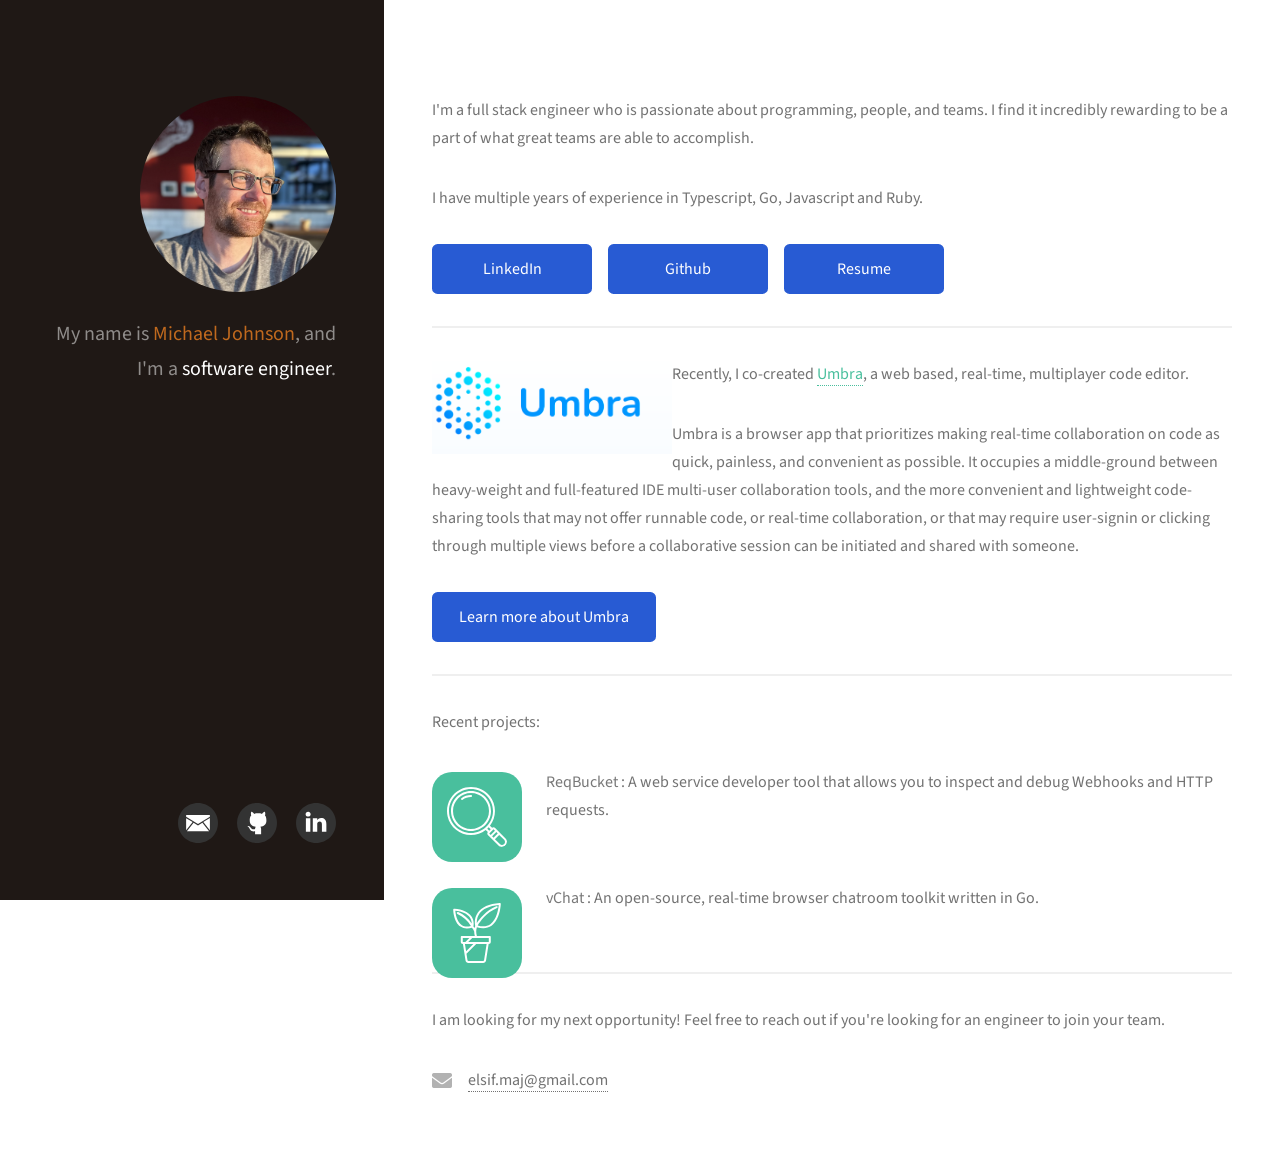
==== commit 0df40106: "Added higher resolution Umbra logo image" ====
--- a/index.html
+++ b/index.html
@@ -78,7 +78,7 @@
 							</li>
 							<li>
 								<a 
-									href="images/cv-1-2.pdf" 
+									href="images/cv-1-7.pdf" 
 									target="_blank" 
 									class="button primary">
 									Resume
@@ -91,7 +91,7 @@
 					<section id="two">
 							<!-- <div class="col-12"> -->
 								<!-- <span class="image image2 logo fit"> -->
-									<img class="umbra" src="images/umbra.png" alt="" />
+									<img class="umbra" src="images/umbraNew.png" alt="" />
 								<!-- </span> -->
 							<!-- </div> -->
   					<p>
--- a/assets/css/new.css
+++ b/assets/css/new.css
@@ -1,5 +1,7 @@
 .umbra  {
-  float: left; 
+  float: left;
+  width: 30%;
+  height: auto;
 }
 
 .system {
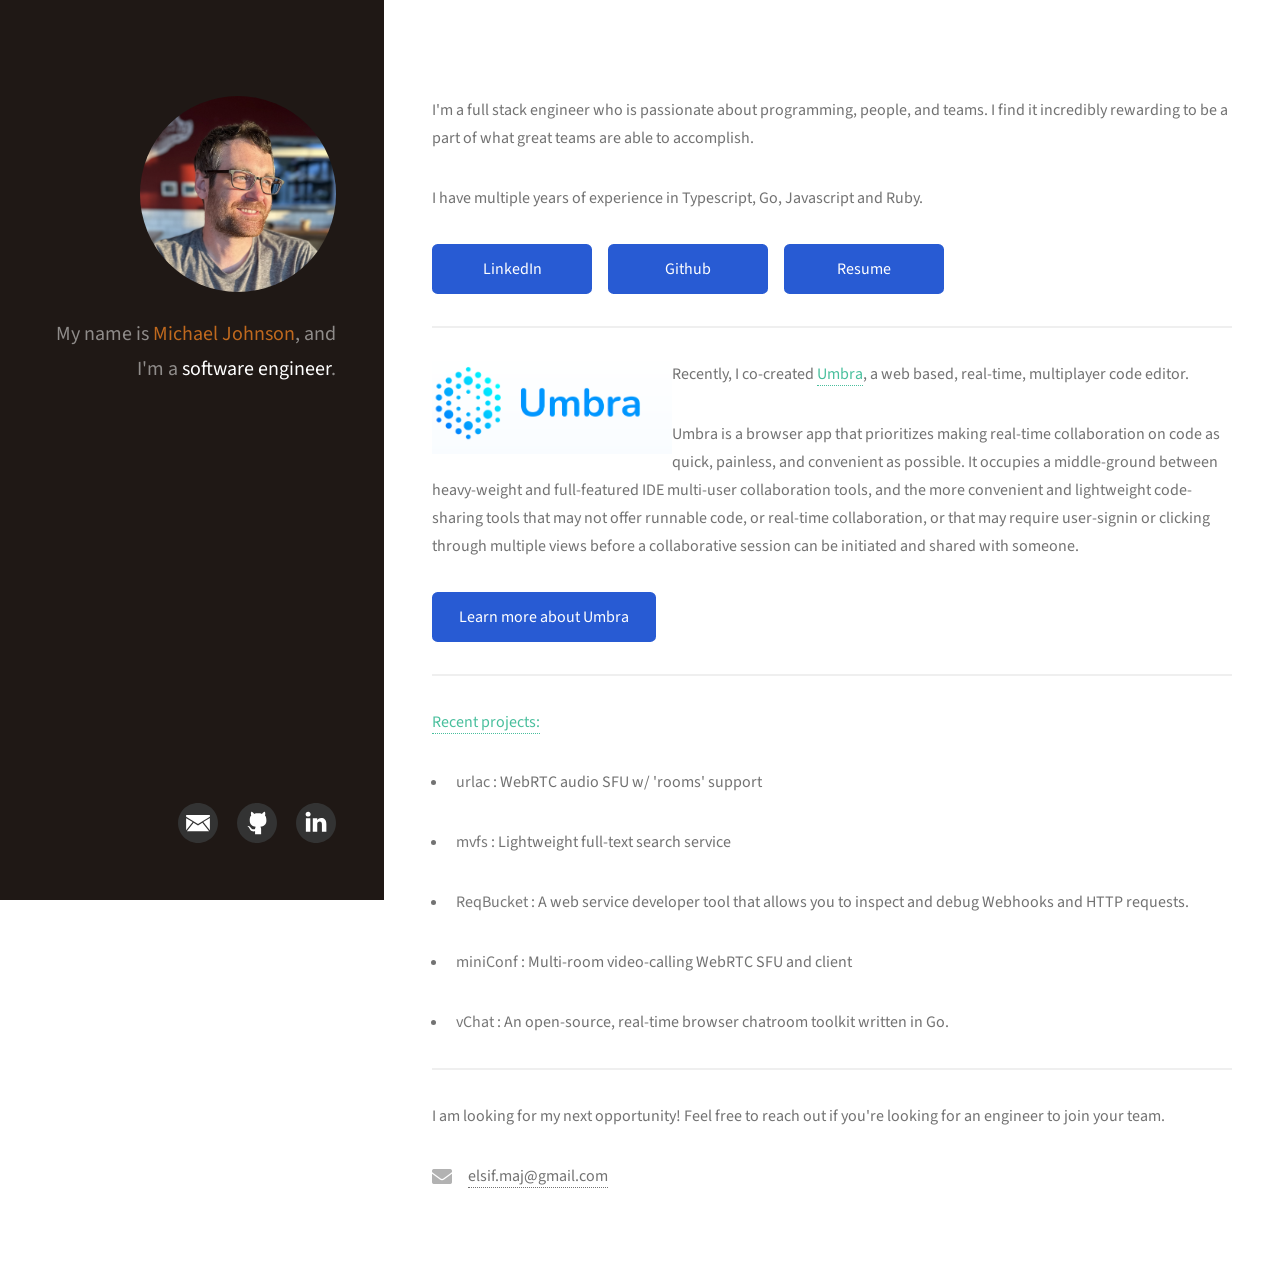
==== commit 95a232bf: "Updated content and formatting of the 'recent projects' section/list" ====
--- a/index.html
+++ b/index.html
@@ -78,7 +78,7 @@
 							</li>
 							<li>
 								<a 
-									href="images/cv-1-7.pdf" 
+									href="images/mJohnson-resume.pdf" 
 									target="_blank" 
 									class="button primary">
 									Resume
@@ -103,7 +103,6 @@
               tools that may not offer runnable code, or real-time collaboration, or that may require user-signin or clicking through multiple views before
               a collaborative session can be initiated and shared with someone.
             </p>
-            <!-- <img class="system" src="images/system.png" alt="" /> -->
 						<ul class="actions">
 							<li>
 								<a 
@@ -114,76 +113,56 @@
 								</a>
 							</li>
 						</ul>
-						<!-- <div class="row">
-							<div class="col-12">
-								<span class="image image2 logo fit">
-									<img src="images/umbra.png" alt="" />
-								</span>
-							</div>
-
-							<h3><i>A scalable drop-in Real-time as a Service that provides connection state recovery.</i></h3>
-							<p>
-								Built remotely with three teammates from different parts of the world, Twine provides auto-scaling WebSocket infrastructure that deploys in a developer's AWS account, without compromising credentials.
-							</p>
-							<p>
-								This infrastructure includes a load-tested pub/sub mechanism that developers access through a secure API, and automatic client connection state recovery. Additionally, it persists all published data as a backup, and gives developers complete control of their data and WebSocket infrastructure.
-							</p>
-							<p>
-								Twine drops into existing web applications via the Twine client and server libraries.
-							</p>
-							<p>
-								<i>- TypeScript, Socket.IO, and AWS (DynamoDB, Elasticache for Redis, EC2, ALB, ELB, CloudFront, S3)</i>
-							</p>
-						</div>
-						<ul class="actions">
-							<li>
-								<a 
-									href="https://twine-realtime.github.io/#four" 
-									target="_blank" 
-									class="button primary">
-									Twine Case Study
-								</a>
-							</li>
-							<li>
-								<a 
-									href="https://twine-realtime.github.io/#two" 
-									target="_blank" 
-									class="button primary">
-									Watch our tech talk
-								</a>
-							</li>
-						</ul> -->
 					</section> 
 
 				<!-- Three -->
 					<section id="three">
-						<!-- <h2>Open-Source Projects</h2> -->
-            <p>Recent projects:</p>
-						<p class="project-section">
-							<span class="left image image2">
-								<img class="project-icon" src="images/project-icons/magnifying-glass.svg" alt="" />
-							</span>
-							<strong>ReqBucket</strong> : A web service developer tool that allows you to inspect and debug Webhooks and HTTP requests.
-							<br />
-							<br />
-							<!-- <i>- Node.js/Express, MongoDB, React, Socket.IO, Webhooks, Digital Ocean Droplet, Nginx</i> -->
-						</p>
-						<!-- <p class="project-section">
-							<span class="right image image2">
-								<img class="project-icon" src="images/project-icons/clipboard.svg" alt="" />
-							</span>
-							<strong class="extra">Voter Data Manager</strong>. A web application for uploading, storing, and searching through registered voter data, based on various search criteria.
-							<br />
-							<i>- Node.js/Express, PostgreSQL, Tailwind CSS, Heroku</i>
-						</p> -->
-						<p class="project-section">
-							<span class="left image image2">
+						<p><a href="https://github.com/elsif-maj">Recent projects:</a></p>
+	    	<ul>
+						<p class="project-section">
+							<!-- <span class="left image image2">
+							 	<img class="project-icon" src="images/project-icons/magnifying-glass.svg" alt="" />
+							   </span> 
+							-->	
+							<li>
+								<strong>urlac</strong> :  WebRTC audio SFU w/ 'rooms' support
+						</p>
+						<p class="project-section">
+							<!-- <span class="left image image2">
+							 	<img class="project-icon" src="images/project-icons/magnifying-glass.svg" alt="" />
+							   </span> 
+							-->	
+							<li>
+								<strong>mvfs</strong> : Lightweight full-text search service 
+						</p>
+						<p class="project-section">
+							<!-- <span class="left image image2">
+							 	<img class="project-icon" src="images/project-icons/magnifying-glass.svg" alt="" />
+							   </span> 
+							-->	
+							<li>
+								<strong>ReqBucket</strong> : A web service developer tool that allows you to inspect and debug Webhooks and HTTP requests.
+							</li>
+						</p>
+						<p class="project-section">
+							<!-- <span class="left image image2">
+							 	<img class="project-icon" src="images/project-icons/magnifying-glass.svg" alt="" />
+							   </span> 
+							-->	
+							<li>
+								<strong>miniConf</strong> : Multi-room video-calling WebRTC SFU and client
+							</li>
+						</p>
+						<p class="project-section">
+							<!-- <span class="left image image2">
 								<img class="project-icon" src="images/project-icons/plant.svg" alt="" />
 							</span>
-							<strong>vChat</strong> : An open-source, real-time browser chatroom toolkit written in Go. 
-							<br />
-							<br />
-						</p>
+							-->
+							<li>
+								<strong>vChat</strong> : An open-source, real-time browser chatroom toolkit written in Go. 
+							</li>
+						</p>
+	    	</ul>
 					</section>
 
 					<!-- Four -->
@@ -206,43 +185,6 @@
 								</ul>
 							</div>
 						</div>
-						<!-- <div class="row">
-							<div class="col-4 col-12-small">
-								<ul class="labeled-icons">
-									<li>
-										<h3 class="icon solid fa-envelope"><span class="label">Email</span></h3>
-										<a href="mailto:elsif.maj@gmail.com">elsif.maj@gmail.com</a>
-									</li>
-								</ul>
-							</div>
-						</div>
-
-						<ul class="actions">
-							<li>
-								<a 
-									href="https://www.linkedin.com/in/michael-johnson-16b44b231/" 
-									target="_blank" 
-									class="button primary">
-									LinkedIn
-								</a>
-							</li>
-							<li>
-								<a 
-									href="https://github.com/elsif-maj" 
-									target="_blank" 
-									class="button primary">
-									Github
-								</a>
-							</li>
-							<li>
-								<a 
-									href="images/cv-1-2.pdf" 
-									target="_blank" 
-									class="button primary">
-									Resume
-								</a>
-							</li>
-						</ul> -->
 					</section>
 			</div>
 
@@ -279,4 +221,4 @@
 			<script src="assets/js/main.js"></script>
 
 	</body>
-</html>+</html>
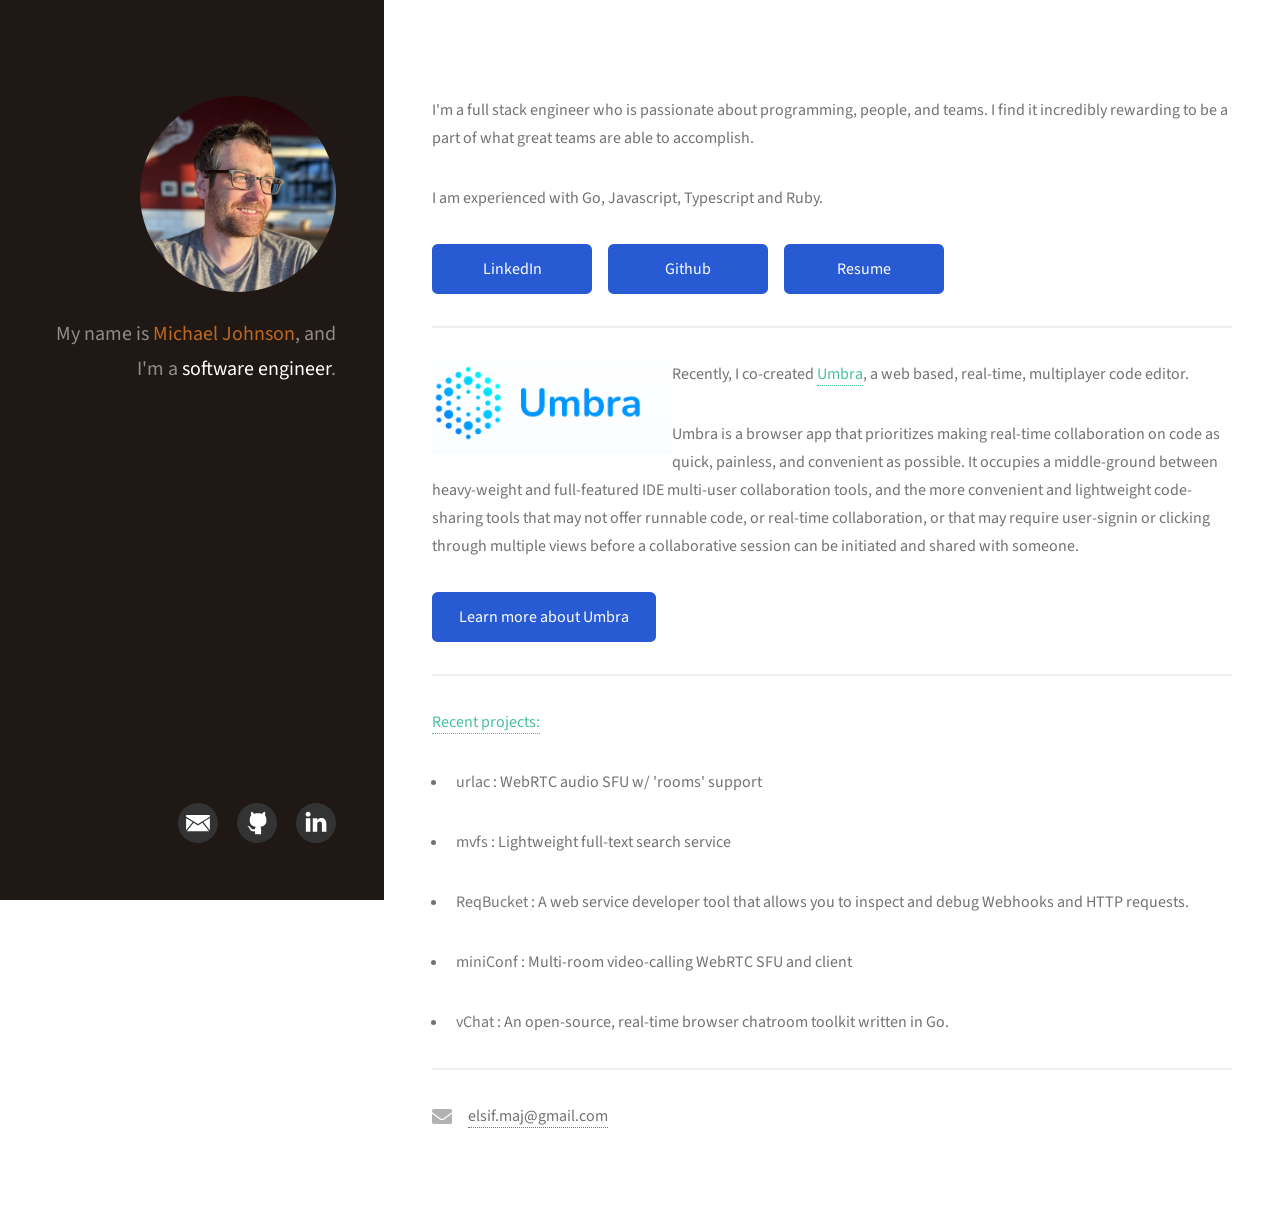
==== commit 9def4120: "sit updates" ====
--- a/index.html
+++ b/index.html
@@ -1,9 +1,4 @@
 <!DOCTYPE HTML>
-<!--
-	Strata by HTML5 UP
-	html5up.net | @ajlkn
-	Free for personal and commercial use under the CCA 3.0 license (html5up.net/license)
--->
 <html>
 	<head>
 		<title>Michael Johnson</title>
@@ -14,7 +9,6 @@
     <meta name="author" content="Michael Johnson">
     <meta property="og:title" content="Michael Johnson - Software Engineer">
     <meta property="og:description" content="Software Engineer specializing in Web Applications">
-    <!-- <meta property="og:image" content="https://github.com/ChristopherBrum/ChristopherBrum.github.io/blob/a3fb03ffafaa50864e7b66ebde62927269369d33/thumbnail.png"> -->
 		<link rel="icon" type="image/png" href="images/favicon.ico"/>
 		<link rel="stylesheet" href="assets/css/new.css" />
 		<link rel="stylesheet" href="assets/css/main.css" />
@@ -46,18 +40,8 @@
               I'm a full stack engineer who is passionate about programming, people, and teams. I find it incredibly rewarding to be a part of what great teams are able to accomplish. 
 						</p>
             <p>
-              I have multiple years of experience in Typescript, Go, Javascript and Ruby. 
+              I am experienced with Go, Javascript, Typescript and Ruby. 
             </p>
-						<!-- <div class="row">
-							<div class="col-4 col-12-small">
-								<ul class="labeled-icons">
-									<li>
-										<h3 class="icon solid fa-envelope"><span class="label">Email</span></h3>
-										<a href="mailto:elsif.maj@gmail.com">elsif.maj@gmail.com</a>
-									</li>
-								</ul>
-							</div>
-						</div> -->
 
 						<ul class="actions">
 							<li>
@@ -167,10 +151,10 @@
 
 					<!-- Four -->
 					<section id="four">
-						<p>
+						<!-- <p>
 							I am looking for my next opportunity! 
               Feel free to reach out if you're looking for an engineer to join your team.
-						</p>
+						</p> -->
 						<div class="row">
 							<div class="col-4 col-12-small">
 								<ul class="labeled-icons">
